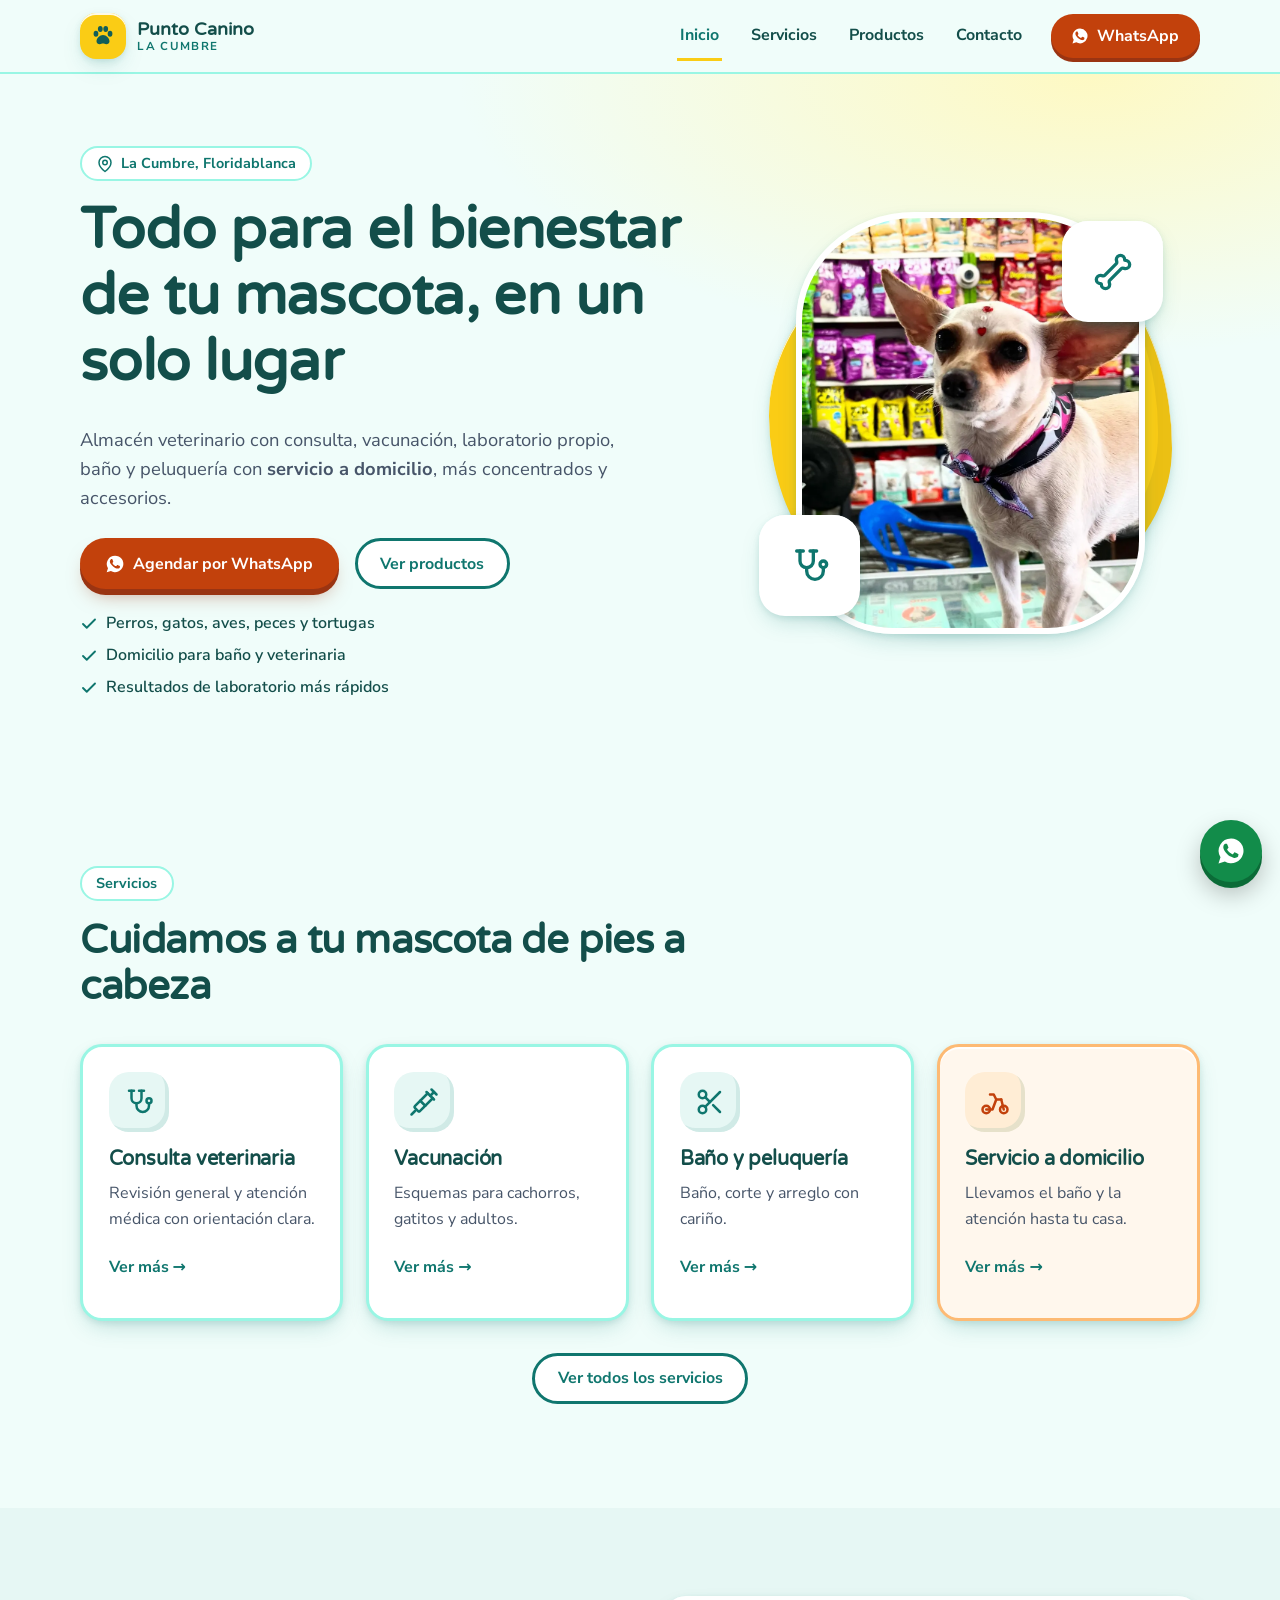
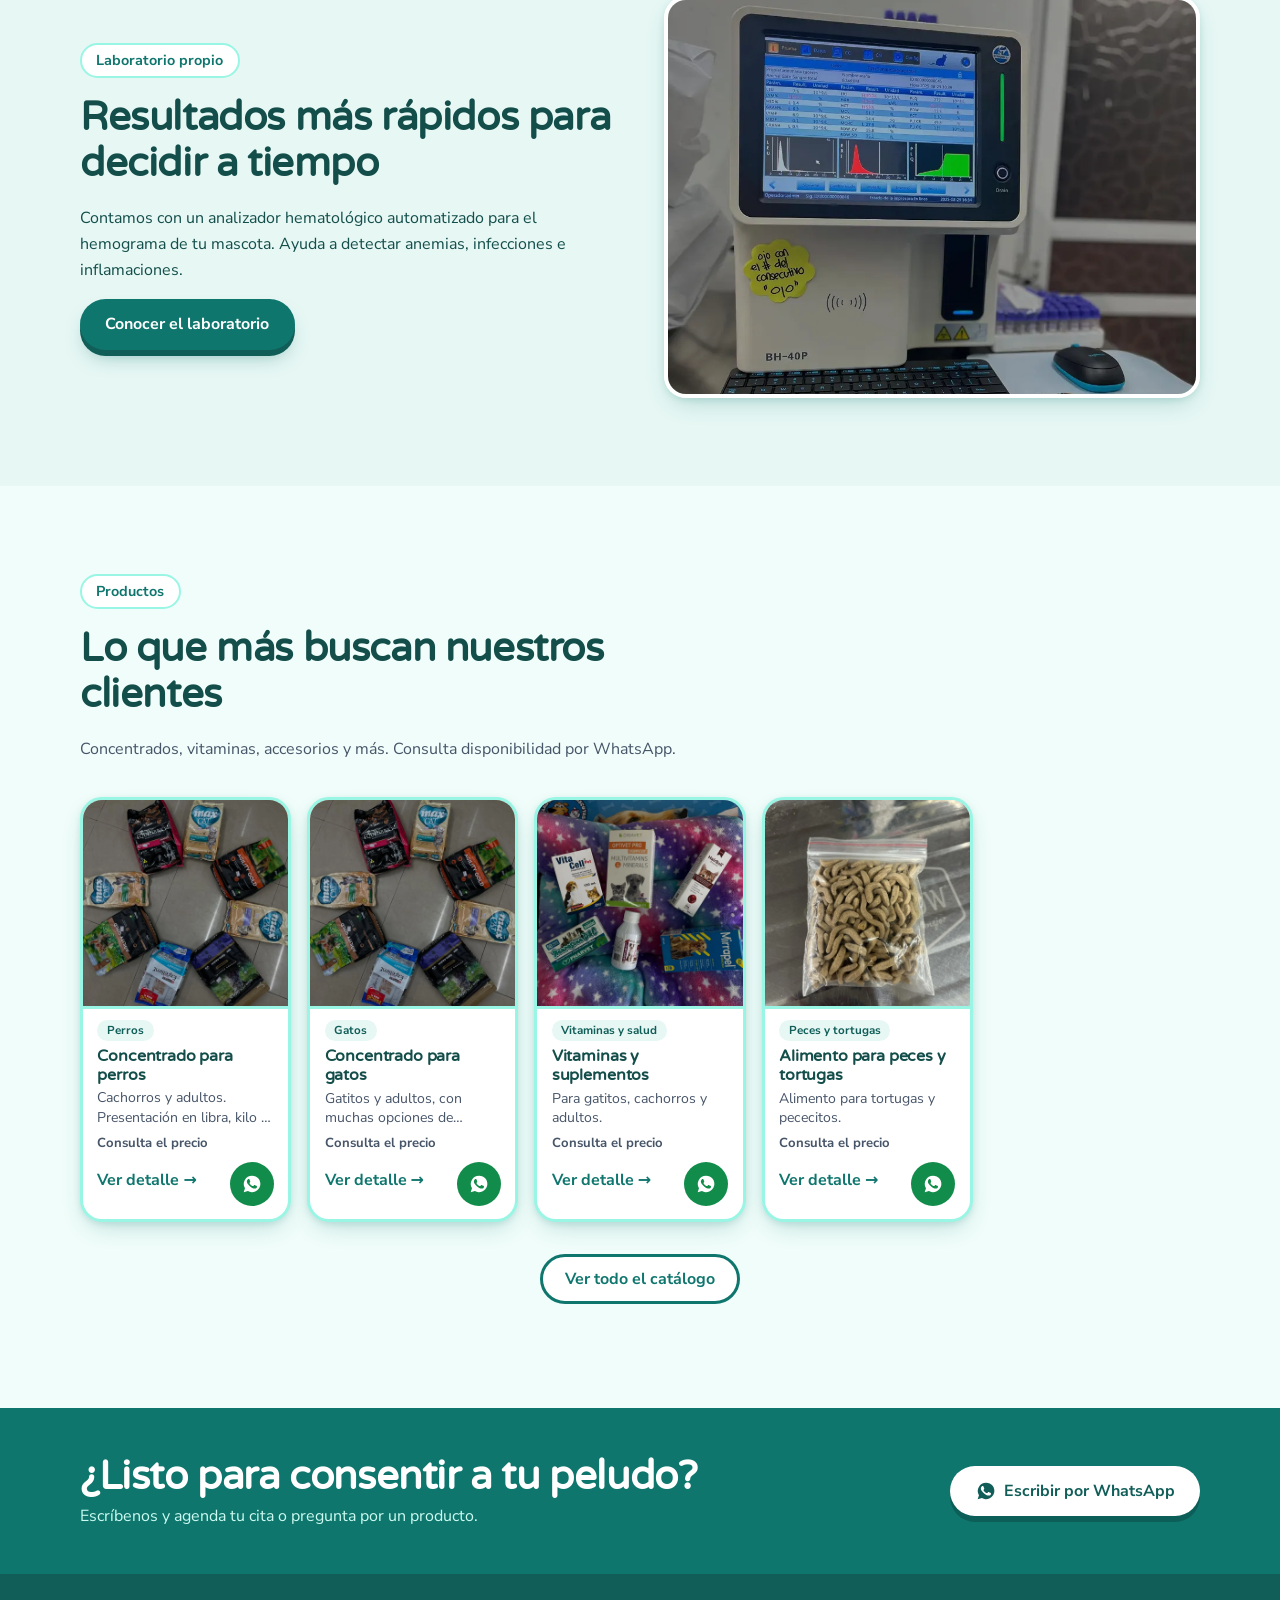
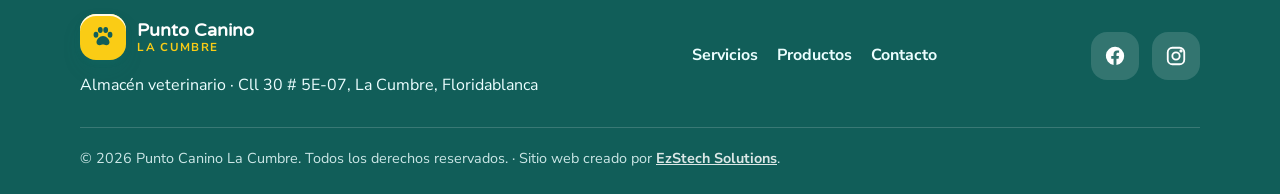
==== index.html @ 7817528e "Sitio web de Punto Canino La Cumbre Sitio estático multipágina (inicio, servicios, productos, ficha " ====
<!doctype html>
<html lang="es-CO">
<head>
  <meta charset="utf-8">
  <meta name="viewport" content="width=device-width, initial-scale=1">
  <title>Punto Canino La Cumbre | Almacén veterinario en Floridablanca</title>
  <meta name="description" content="Almacén veterinario en La Cumbre, Floridablanca: consulta veterinaria, vacunación, laboratorio, baño y peluquería con domicilio, concentrados y accesorios.">
  <meta property="og:title" content="Punto Canino La Cumbre | Almacén veterinario en Floridablanca">
  <meta property="og:description" content="Almacén veterinario en La Cumbre, Floridablanca: consulta veterinaria, vacunación, laboratorio, baño y peluquería con domicilio, concentrados y accesorios.">
  <meta property="og:image" content="img/bano.webp">
  <meta name="theme-color" content="#0F766E">
  <meta name="author" content="EzStech Solutions">
  <link rel="preconnect" href="https://fonts.googleapis.com">
  <link rel="preconnect" href="https://fonts.gstatic.com" crossorigin>
  <link href="https://fonts.googleapis.com/css2?family=Nunito+Sans:wght@400;600;700&family=Varela+Round&display=swap" rel="stylesheet">
  <link rel="stylesheet" href="styles.css">
  <script type="application/ld+json">
  {"@context":"https://schema.org","@type":"PetStore","name":"Punto Canino La Cumbre",
   "description":"Almacén veterinario: consulta, vacunación, laboratorio, baño y peluquería, concentrados y accesorios.",
   "telephone":["+573244709898","+576076058796"],
   "address":{"@type":"PostalAddress","streetAddress":"Cll 30 # 5E-07, La Cumbre","addressLocality":"Floridablanca","addressRegion":"Santander","postalCode":"681002","addressCountry":"CO"},
   "sameAs":["https://www.facebook.com/p/PUNTO-Canino-La-Cumbre-100064050334834/","https://www.instagram.com/punto_caninolacumbre/"]}
  </script>
</head>
<body>
  <a class="skip" href="#contenido">Saltar al contenido</a>

  <header class="site-header">
    <div class="wrap nav">
      <a class="brand" href="index.html" aria-label="Punto Canino La Cumbre, inicio">
        <span class="brand-mark"><svg width="26" height="26" aria-hidden="true"><use href="icons.svg#i-paw"/></svg></span>
        <span class="brand-text"><strong>Punto Canino</strong><small>La Cumbre</small></span>
      </a>
      <nav aria-label="Principal" id="menu" class="menu">
        <a href="index.html" aria-current="page">Inicio</a>
        <a href="servicios.html">Servicios</a>
        <a href="productos.html">Productos</a>
        <a href="contacto.html">Contacto</a>
        <a class="btn btn-cta btn-sm" data-wa="Hola, quiero información" href="#"><svg width="18" height="18" aria-hidden="true"><use href="icons.svg#i-wa"/></svg> WhatsApp</a>
      </nav>
      <button class="burger" aria-expanded="false" aria-controls="menu" aria-label="Abrir menú"><span></span><span></span><span></span></button>
    </div>
  </header>

  <main id="contenido">
    <section class="hero" id="inicio">
      <div class="wrap hero-grid">
        <div class="hero-copy">
          <p class="eyebrow"><svg width="18" height="18" aria-hidden="true"><use href="icons.svg#i-pin"/></svg> La Cumbre, Floridablanca</p>
          <h1>Todo para el bienestar de tu mascota, en un solo lugar</h1>
          <p class="lead">Almacén veterinario con consulta, vacunación, laboratorio propio, baño y peluquería con <strong>servicio a domicilio</strong>, más concentrados y accesorios.</p>
          <div class="cta-row">
            <a class="btn btn-cta" data-wa="Hola, quiero agendar una cita para mi mascota" href="#"><svg width="20" height="20" aria-hidden="true"><use href="icons.svg#i-wa"/></svg> Agendar por WhatsApp</a>
            <a class="btn btn-ghost" href="productos.html">Ver productos</a>
          </div>
          <ul class="trust">
            <li><svg width="18" height="18" aria-hidden="true"><use href="icons.svg#i-check"/></svg> Perros, gatos, aves, peces y tortugas</li>
            <li><svg width="18" height="18" aria-hidden="true"><use href="icons.svg#i-check"/></svg> Domicilio para baño y veterinaria</li>
            <li><svg width="18" height="18" aria-hidden="true"><use href="icons.svg#i-check"/></svg> Resultados de laboratorio más rápidos</li>
          </ul>
        </div>
        <div class="hero-art">
          <div class="blob" aria-hidden="true"></div>
          <img class="hero-photo" src="img/bano.webp" width="900" height="1200" alt="Perrita chihuahua con pañuelo en el almacén, rodeada de alimentos y accesorios">
          <div class="art-card c2" aria-hidden="true"><svg width="40" height="40" aria-hidden="true"><use href="icons.svg#i-bone"/></svg></div>
          <div class="art-card c3" aria-hidden="true"><svg width="40" height="40" aria-hidden="true"><use href="icons.svg#i-steth"/></svg></div>
        </div>
      </div>
    </section>

    <section class="section">
      <div class="wrap">
        <div class="section-head reveal">
          <p class="eyebrow">Servicios</p>
          <h2>Cuidamos a tu mascota de pies a cabeza</h2>
        </div>
        <div class="cards">
          <article class="card reveal">
            <span class="ico"><svg width="30" height="30" aria-hidden="true"><use href="icons.svg#i-steth"/></svg></span>
            <h3>Consulta veterinaria</h3>
            <p>Revisión general y atención médica con orientación clara.</p>
            <a class="link" href="servicios.html#consulta">Ver más →</a>
          </article>
          <article class="card reveal">
            <span class="ico"><svg width="30" height="30" aria-hidden="true"><use href="icons.svg#i-syringe"/></svg></span>
            <h3>Vacunación</h3>
            <p>Esquemas para cachorros, gatitos y adultos.</p>
            <a class="link" href="servicios.html#vacunacion">Ver más →</a>
          </article>
          <article class="card reveal">
            <span class="ico"><svg width="30" height="30" aria-hidden="true"><use href="icons.svg#i-scissors"/></svg></span>
            <h3>Baño y peluquería</h3>
            <p>Baño, corte y arreglo con cariño.</p>
            <a class="link" href="servicios.html#peluqueria">Ver más →</a>
          </article>
          <article class="card reveal card-accent">
            <span class="ico"><svg width="30" height="30" aria-hidden="true"><use href="icons.svg#i-scooter"/></svg></span>
            <h3>Servicio a domicilio</h3>
            <p>Llevamos el baño y la atención hasta tu casa.</p>
            <a class="link" href="servicios.html#domicilio">Ver más →</a>
          </article>
        </div>
        <p class="more reveal"><a class="btn btn-ghost" href="servicios.html">Ver todos los servicios</a></p>
      </div>
    </section>

    <section class="section section-alt">
      <div class="wrap split">
        <div class="reveal">
          <p class="eyebrow">Laboratorio propio</p>
          <h2>Resultados más rápidos para decidir a tiempo</h2>
          <p>Contamos con un analizador hematológico automatizado para el hemograma de tu mascota. Ayuda a detectar anemias, infecciones e inflamaciones.</p>
          <a class="btn btn-primary" href="servicios.html#laboratorio">Conocer el laboratorio</a>
        </div>
        <img class="lab-photo reveal" src="img/laboratorio.webp" loading="lazy" width="900" height="1200" alt="Analizador hematológico del laboratorio de Punto Canino">
      </div>
    </section>

    <section class="section">
      <div class="wrap">
        <div class="section-head reveal">
          <p class="eyebrow">Productos</p>
          <h2>Lo que más buscan nuestros clientes</h2>
          <p>Concentrados, vitaminas, accesorios y más. Consulta disponibilidad por WhatsApp.</p>
        </div>
        <div class="products" data-featured="4"></div>
        <noscript><p><a href="productos.html">Ver el catálogo de productos</a></p></noscript>
        <p class="more"><a class="btn btn-ghost" href="productos.html">Ver todo el catálogo</a></p>
      </div>
    </section>

    <section class="cta-band">
      <div class="wrap cta-inner">
        <div>
          <h2>¿Listo para consentir a tu peludo?</h2>
          <p>Escríbenos y agenda tu cita o pregunta por un producto.</p>
        </div>
        <a class="btn btn-white" data-wa="Hola, quiero información" href="#"><svg width="20" height="20" aria-hidden="true"><use href="icons.svg#i-wa"/></svg> Escribir por WhatsApp</a>
      </div>
    </section>
  </main>

  <footer class="site-footer">
    <div class="wrap foot">
      <div>
        <a class="brand brand-light" href="index.html">
          <span class="brand-mark"><svg width="26" height="26" aria-hidden="true"><use href="icons.svg#i-paw"/></svg></span>
          <span class="brand-text"><strong>Punto Canino</strong><small>La Cumbre</small></span>
        </a>
        <p>Almacén veterinario · Cll 30 # 5E-07, La Cumbre, Floridablanca</p>
      </div>
      <nav class="foot-nav" aria-label="Pie de página">
        <a href="servicios.html">Servicios</a><a href="productos.html">Productos</a><a href="contacto.html">Contacto</a>
      </nav>
      <div class="social">
        <a href="https://www.facebook.com/p/PUNTO-Canino-La-Cumbre-100064050334834/" target="_blank" rel="noopener" aria-label="Facebook de Punto Canino La Cumbre"><svg width="22" height="22" aria-hidden="true"><use href="icons.svg#i-fb"/></svg></a>
        <a href="https://www.instagram.com/punto_caninolacumbre/" target="_blank" rel="noopener" aria-label="Instagram de Punto Canino La Cumbre"><svg width="22" height="22" aria-hidden="true"><use href="icons.svg#i-ig"/></svg></a>
      </div>
    </div>
    <p class="copy">© <span id="year"></span> Punto Canino La Cumbre. Todos los derechos reservados. · Sitio web creado por <a href="https://github.com/EzStech-Solutions" target="_blank" rel="noopener">EzStech Solutions</a>.</p>
  </footer>

  <a class="wa-float" data-wa="Hola, quiero información" href="#" aria-label="Escribir por WhatsApp"><svg width="30" height="30" aria-hidden="true"><use href="icons.svg#i-wa"/></svg></a>

  <script src="js/data.js"></script>
  <script src="script.js"></script>
  <script src="js/catalog.js"></script>
</body>
</html>
---- styles.css ----
/* Punto Canino La Cumbre — sistema de diseño (ver design-system/punto-canino-la-cumbre/MASTER.md) */
:root {
  --primary: #0F766E;
  --primary-dark: #115E59;
  --secondary: #14B8A6;
  --cta: #C2410C;
  --cta-dark: #9A3412;
  --sun: #FACC15;
  --bg: #F0FDFA;
  --fg: #134E4A;
  --muted-fg: #475569;
  --card: #FFFFFF;
  --border: #99F6E4;
  --alt: #E6F7F4;
  --radius: 22px;
  --shadow: 0 2px 0 rgba(255,255,255,.9) inset, 0 10px 24px -8px rgba(15,118,110,.28), 0 2px 6px rgba(15,118,110,.12);
  --font-head: "Varela Round", system-ui, sans-serif;
  --font-body: "Nunito Sans", system-ui, sans-serif;
}

*, *::before, *::after { box-sizing: border-box; }
html { scroll-behavior: smooth; scroll-padding-top: 84px; }
body { margin: 0; font-family: var(--font-body); font-size: 1rem; line-height: 1.6; color: var(--fg); background: var(--bg); -webkit-font-smoothing: antialiased; }
img, svg { max-width: 100%; }
h1, h2, h3 { font-family: var(--font-head); line-height: 1.15; margin: 0 0 .5em; letter-spacing: -.01em; }
h1 { font-size: clamp(2.1rem, 5.5vw, 3.6rem); }
h2 { font-size: clamp(1.7rem, 3.6vw, 2.5rem); }
h3 { font-size: 1.25rem; }
p { margin: 0 0 1em; }
a { color: var(--primary); }
.wrap { width: min(1120px, 100% - 2rem); margin-inline: auto; }
.skip { position: absolute; left: -999px; top: 8px; background: #fff; padding: .6rem 1rem; border-radius: 10px; z-index: 100; }
.skip:focus { left: 8px; }
:focus-visible { outline: 3px solid var(--cta); outline-offset: 3px; border-radius: 6px; }

/* Botones */
.btn { display: inline-flex; align-items: center; justify-content: center; gap: .5rem; min-height: 48px; padding: .7rem 1.4rem; border-radius: 999px; font: 700 1rem var(--font-body); text-decoration: none; border: 3px solid transparent; cursor: pointer; transition: transform .2s ease-out, box-shadow .2s ease-out, background-color .2s; }
.btn:hover { transform: translateY(-2px); }
.btn:active { transform: translateY(1px); }
.btn-cta { background: var(--cta); color: #fff; box-shadow: 0 6px 0 var(--cta-dark), 0 12px 20px -8px rgba(154,52,18,.5); }
.btn-cta:hover { background: #B03A0A; }
.btn-primary { background: var(--primary); color: #fff; box-shadow: 0 6px 0 var(--primary-dark), 0 12px 20px -8px rgba(15,118,110,.5); }
.btn-ghost { background: #fff; color: var(--primary); border-color: var(--primary); }
.btn-ghost:hover { background: var(--alt); }
.btn-sm { min-height: 44px; padding: .5rem 1.1rem; box-shadow: 0 4px 0 var(--cta-dark); }
.link { font-weight: 700; text-decoration: none; color: var(--primary); display: inline-block; padding: .4rem 0; min-height: 44px; }
.link:hover { text-decoration: underline; text-underline-offset: 4px; }

/* Header */
.site-header { position: sticky; top: 0; z-index: 50; background: rgba(240,253,250,.92); backdrop-filter: blur(10px); border-bottom: 2px solid var(--border); }
.nav { display: flex; align-items: center; justify-content: space-between; min-height: 72px; gap: 1rem; }
.brand { display: inline-flex; align-items: center; gap: .7rem; text-decoration: none; color: var(--fg); }
.brand-mark { display: grid; place-items: center; width: 46px; height: 46px; border-radius: 16px; background: var(--sun); color: var(--primary-dark); box-shadow: var(--shadow); }
.brand-text { display: flex; flex-direction: column; line-height: 1.05; }
.brand-text strong { font-family: var(--font-head); font-size: 1.15rem; }
.brand-text small { font-weight: 700; color: var(--primary); letter-spacing: .12em; text-transform: uppercase; font-size: .72rem; }
.menu { display: flex; align-items: center; gap: 1.6rem; }
.menu a:not(.btn) { color: var(--fg); font-weight: 700; text-decoration: none; padding: .6rem .2rem; }
.menu a:not(.btn):hover { color: var(--primary); }
.burger { display: none; width: 48px; height: 48px; border: 0; background: #fff; border-radius: 14px; box-shadow: var(--shadow); cursor: pointer; flex-direction: column; align-items: center; justify-content: center; gap: 5px; }
.burger span { width: 22px; height: 3px; background: var(--fg); border-radius: 3px; transition: transform .25s, opacity .2s; }
.burger[aria-expanded="true"] span:nth-child(1) { transform: translateY(8px) rotate(45deg); }
.burger[aria-expanded="true"] span:nth-child(2) { opacity: 0; }
.burger[aria-expanded="true"] span:nth-child(3) { transform: translateY(-8px) rotate(-45deg); }

/* Hero */
.hero { padding: clamp(2rem, 6vw, 4.5rem) 0 clamp(2.5rem, 6vw, 5rem); background: radial-gradient(900px 400px at 85% 0, #FEF9C3 0, transparent 70%), var(--bg); overflow: hidden; }
.hero-grid { display: grid; grid-template-columns: 1.15fr .85fr; gap: 2.5rem; align-items: center; }
.eyebrow { display: inline-flex; align-items: center; gap: .4rem; font-weight: 700; color: var(--primary); background: #fff; border: 2px solid var(--border); border-radius: 999px; padding: .25rem .9rem; font-size: .9rem; margin-bottom: 1rem; }
.lead { font-size: 1.15rem; color: var(--muted-fg); max-width: 34rem; }
.cta-row { display: flex; flex-wrap: wrap; gap: 1rem; margin: 1.6rem 0 1.4rem; }
.trust { list-style: none; padding: 0; margin: 0; display: grid; gap: .4rem; color: var(--fg); font-weight: 600; }
.trust li { display: flex; align-items: center; gap: .5rem; }
.trust svg { color: var(--primary); flex: none; }

.hero-art { position: relative; aspect-ratio: 1; max-width: 460px; width: 100%; justify-self: center; }
.blob { position: absolute; inset: 6%; background: var(--sun); border-radius: 58% 42% 55% 45% / 48% 56% 44% 52%; box-shadow: inset -14px -14px 0 rgba(0,0,0,.06), var(--shadow); animation: morph 10s ease-in-out infinite alternate; }
.art-card { position: absolute; display: grid; place-items: center; background: #fff; color: var(--primary); border-radius: 26px; box-shadow: var(--shadow); animation: float 5s ease-in-out infinite; }
.c2 { width: 22%; aspect-ratio: 1; top: 6%; right: 8%; animation-delay: -1.5s; }
.c3 { width: 22%; aspect-ratio: 1; bottom: 8%; left: 4%; animation-delay: -3s; }
@keyframes morph { to { border-radius: 42% 58% 46% 54% / 55% 44% 56% 45%; } }
@keyframes float { 50% { transform: translateY(-12px) rotate(2deg); } }

.hero-photo { position: absolute; inset: 4% 12% 4% 12%; width: 76%; height: 92%; object-fit: cover; border-radius: 34% 34% 28% 28% / 26% 26% 22% 22%; border: 6px solid #fff; box-shadow: var(--shadow); }

/* Secciones */
.section { padding: clamp(3rem, 7vw, 5.5rem) 0; }
.section-alt { background: var(--alt); }
.section-head { max-width: 40rem; margin-bottom: 2.2rem; }
.section-head p:last-child { color: var(--muted-fg); }
.cards { display: grid; grid-template-columns: repeat(auto-fit, minmax(230px, 1fr)); gap: 1.4rem; }
.card { background: var(--card); border: 3px solid var(--border); border-radius: var(--radius); padding: 1.6rem; box-shadow: var(--shadow); transition: transform .25s ease-out, box-shadow .25s; }
.card:hover { transform: translateY(-6px); }
.card p { color: var(--muted-fg); }
.card-accent { background: #FFF7ED; border-color: #FDBA74; }
.ico { display: grid; place-items: center; width: 60px; height: 60px; border-radius: 20px; background: var(--alt); color: var(--primary); margin-bottom: 1rem; box-shadow: inset -4px -4px 0 rgba(15,118,110,.1); }
.card-accent .ico { background: #FFEDD5; color: var(--cta); }
.ico.sm { width: 50px; height: 50px; border-radius: 16px; }

.split { display: grid; grid-template-columns: 1fr 1fr; gap: 3rem; align-items: center; }
.stat-list { list-style: none; margin: 0; padding: 0; display: grid; gap: 1rem; }
.stat-list li { display: flex; align-items: center; gap: 1.2rem; background: #fff; border: 3px solid var(--border); border-radius: var(--radius); padding: 1.1rem 1.4rem; box-shadow: var(--shadow); font-weight: 600; }
.stat-num { font: 2.4rem/1 var(--font-head); color: var(--cta); min-width: 3.2rem; }

/* Productos */
.toolbar { display: flex; flex-wrap: wrap; gap: 1rem; align-items: center; justify-content: space-between; margin-bottom: 1rem; }
.filters { display: flex; flex-wrap: wrap; gap: .6rem; }
.chip { min-height: 44px; padding: .5rem 1.2rem; border-radius: 999px; border: 3px solid var(--border); background: #fff; color: var(--fg); font: 700 .95rem var(--font-body); cursor: pointer; transition: background-color .2s, color .2s, transform .2s; }
.chip:hover { transform: translateY(-2px); }
.chip.is-on { background: var(--primary); border-color: var(--primary); color: #fff; }
.search input { min-height: 48px; width: min(100%, 280px); padding: .6rem 1.1rem; border-radius: 999px; border: 3px solid var(--border); background: #fff; font: 600 1rem var(--font-body); color: var(--fg); }
.search input:focus { outline: 3px solid var(--cta); outline-offset: 2px; }
.sr { position: absolute; width: 1px; height: 1px; overflow: hidden; clip: rect(0 0 0 0); white-space: nowrap; }
.count { color: var(--muted-fg); font-weight: 600; margin: 0 0 1rem; }
.empty { background: #fff; border: 3px dashed var(--border); border-radius: var(--radius); padding: 1.4rem; }
.products { display: grid; grid-template-columns: repeat(auto-fill, minmax(190px, 1fr)); gap: 1rem; }
.product { background: var(--card); border: 3px solid var(--border); border-radius: var(--radius); box-shadow: var(--shadow); overflow: hidden; display: flex; flex-direction: column; padding-bottom: .8rem; transition: transform .25s ease-out; }
.product:hover { transform: translateY(-6px); }
.product > :not(.pmedia) { margin-left: .9rem; margin-right: .9rem; }
.product h3 { font-size: 1rem; margin-bottom: .2rem; line-height: 1.2; }
.product h3 a { color: var(--fg); text-decoration: none; }
.product h3 a:hover { color: var(--primary); }
.product p { color: var(--muted-fg); margin-bottom: .4rem; font-size: .88rem; line-height: 1.4; }
.product p:not(.price) { display: -webkit-box; -webkit-line-clamp: 2; -webkit-box-orient: vertical; overflow: hidden; }
.pmedia { display: block; margin: 0 0 .7rem; border-bottom: 3px solid var(--border); }
.pimg { display: block; width: 100%; height: auto; aspect-ratio: 1/1; object-fit: cover; object-position: center; }
.pph svg { width: 44px; height: 44px; }
.pph { display: grid; place-items: center; background: var(--alt); color: var(--primary); }
.tag { align-self: flex-start; background: var(--alt); color: var(--primary-dark); font-weight: 700; font-size: .72rem; padding: .1rem .6rem; border-radius: 999px; margin-bottom: .35rem; }
.price { font: .95rem var(--font-head); color: var(--fg) !important; margin-top: auto !important; }
.price.ask { font: 700 .82rem var(--font-body); color: var(--muted-fg) !important; }
.price.big { font-size: 1.6rem; margin: 1rem 0; }
.pactions { display: flex; align-items: center; justify-content: space-between; margin-top: .2rem; }
.mini-wa { display: grid; place-items: center; width: 44px; height: 44px; border-radius: 50%; background: #128C4A; color: #fff; transition: transform .2s; }
.mini-wa:hover { transform: scale(1.1); }

/* Ficha de producto */
.pd { display: grid; grid-template-columns: 1fr 1fr; gap: 2.5rem; align-items: start; margin-bottom: 3rem; }
.pd-img { width: 100%; height: auto; aspect-ratio: 1/1; object-fit: cover; border-radius: var(--radius); border: 4px solid #fff; box-shadow: var(--shadow); display: grid; }
.pd-info h1 { font-size: clamp(1.8rem, 4vw, 2.6rem); }
.note { color: var(--muted-fg); font-size: .9rem; }
.notfound { text-align: center; padding: 3rem 0; }
#related-wrap h2 { margin-top: 1rem; }
.crumbs { font-size: .9rem; color: var(--muted-fg); margin-bottom: 1rem; }
.crumbs a { color: var(--primary); font-weight: 700; text-decoration: none; }

/* Encabezado de página interna */
.page-head { padding: 2.5rem 0 2rem; background: radial-gradient(700px 300px at 90% 0, #FEF9C3 0, transparent 70%), var(--bg); border-bottom: 2px solid var(--border); }
.page-head h1 { font-size: clamp(1.9rem, 4.5vw, 3rem); }
.page-head .lead { margin-bottom: 0; }

/* Servicios */
.split.rev > :first-child { order: 2; }
.checks { list-style: none; padding: 0; margin: 1rem 0 1.5rem; display: grid; gap: .5rem; }
.checks li { display: flex; gap: .5rem; align-items: flex-start; font-weight: 600; }
.checks svg { color: var(--primary); flex: none; margin-top: .25rem; }
.svc-photo { width: 100%; height: auto; aspect-ratio: 4/5; max-height: 520px; object-fit: cover; border-radius: var(--radius); border: 4px solid #fff; box-shadow: var(--shadow); }
.svc-art { display: grid; place-items: center; aspect-ratio: 4/3; border-radius: var(--radius); background: var(--sun); color: var(--primary-dark); box-shadow: inset -10px -10px 0 rgba(0,0,0,.06), var(--shadow); }
.svc-art.acc { background: #FFEDD5; color: var(--cta); }
.more { text-align: center; margin-top: 2rem; }

/* Banda CTA */
.cta-band { background: var(--primary); color: #fff; padding: 2.8rem 0; }
.cta-inner { display: flex; flex-wrap: wrap; gap: 1.5rem; align-items: center; justify-content: space-between; }
.cta-band h2 { color: #fff; margin-bottom: .3rem; }
.cta-band p { margin: 0; color: #CCFBF1; }
.btn-white { background: #fff; color: var(--primary-dark); box-shadow: 0 6px 0 rgba(0,0,0,.2); }
.social-line { margin-top: 1.4rem; font-weight: 600; }
.foot-nav { display: flex; gap: 1.2rem; flex-wrap: wrap; }
.foot-nav a { color: #ECFEFF; text-decoration: none; font-weight: 700; padding: .6rem 0; }
.foot-nav a:hover { text-decoration: underline; }
.menu a[aria-current="page"]:not(.btn) { color: var(--primary); box-shadow: 0 3px 0 var(--sun); }

/* Ubicación */
.info { list-style: none; padding: 0; margin: 1.2rem 0 0; display: grid; gap: 1rem; }
.info li { display: flex; gap: .9rem; align-items: flex-start; }
.info svg { color: var(--primary); flex: none; margin-top: .2rem; }
.map { border: 4px solid #fff; border-radius: var(--radius); overflow: hidden; box-shadow: var(--shadow); aspect-ratio: 4/3; background: #fff; }
.map iframe { width: 100%; height: 100%; border: 0; display: block; }

/* Footer */
.site-footer { background: var(--primary-dark); color: #ECFEFF; padding: 2.5rem 0 1.5rem; }
.foot { display: flex; flex-wrap: wrap; gap: 1.5rem; justify-content: space-between; align-items: center; }
.site-footer p { margin: .8rem 0 0; }
.brand-light { color: #fff; }
.brand-light .brand-text small { color: var(--sun); }
.social { display: flex; gap: .8rem; }
.social a { display: grid; place-items: center; width: 48px; height: 48px; border-radius: 16px; background: rgba(255,255,255,.14); color: #fff; transition: background-color .2s, transform .2s; }
.social a:hover { background: rgba(255,255,255,.28); transform: translateY(-2px); }
.copy { width: min(1120px, 100% - 2rem); margin: 1.8rem auto 0 !important; padding-top: 1.2rem; border-top: 1px solid rgba(255,255,255,.2); font-size: .9rem; opacity: .85; }

/* WhatsApp flotante */
.wa-float { position: fixed; right: 18px; bottom: 18px; z-index: 60; width: 62px; height: 62px; border-radius: 50%; display: grid; place-items: center; background: #128C4A; color: #fff; box-shadow: 0 6px 0 #0B6B37, 0 12px 24px rgba(0,0,0,.25); transition: transform .2s; }
.wa-float:hover { transform: scale(1.08); }

/* Animación de entrada */
.js .reveal { opacity: 0; transform: translateY(20px); transition: opacity .5s ease-out, transform .5s ease-out; }
.js .reveal.in { opacity: 1; transform: none; }

@media (max-width: 860px) {
  .hero-grid, .split, .pd { grid-template-columns: 1fr; }
  .split.rev > :first-child { order: 0; }
  .hero-art { max-width: 320px; order: -1; }
  .burger { display: flex; }
  .menu { position: absolute; top: 72px; left: 0; right: 0; flex-direction: column; align-items: stretch; gap: .2rem; background: var(--bg); padding: 1rem; border-bottom: 2px solid var(--border); display: none; }
  .menu.open { display: flex; }
  .menu a:not(.btn) { padding: .9rem .4rem; }
  .menu .btn { margin-top: .4rem; }
  .split { gap: 2rem; }
}
@media (max-width: 520px) {
  .products { grid-template-columns: repeat(2, 1fr); gap: .7rem; }
  .product > :not(.pmedia) { margin-left: .7rem; margin-right: .7rem; }
  .pactions .link { font-size: .85rem; }
}
@media (prefers-reduced-motion: reduce) {
  html { scroll-behavior: auto; }
  *, *::before, *::after { animation: none !important; transition-duration: .01ms !important; }
  .js .reveal { opacity: 1; transform: none; }
}

.lab-photo { width: 100%; height: auto; aspect-ratio: 4/3; object-fit: cover; object-position: center 40%; border-radius: var(--radius); border: 4px solid #fff; box-shadow: var(--shadow); }
.copy a { color: #fff; font-weight: 700; }
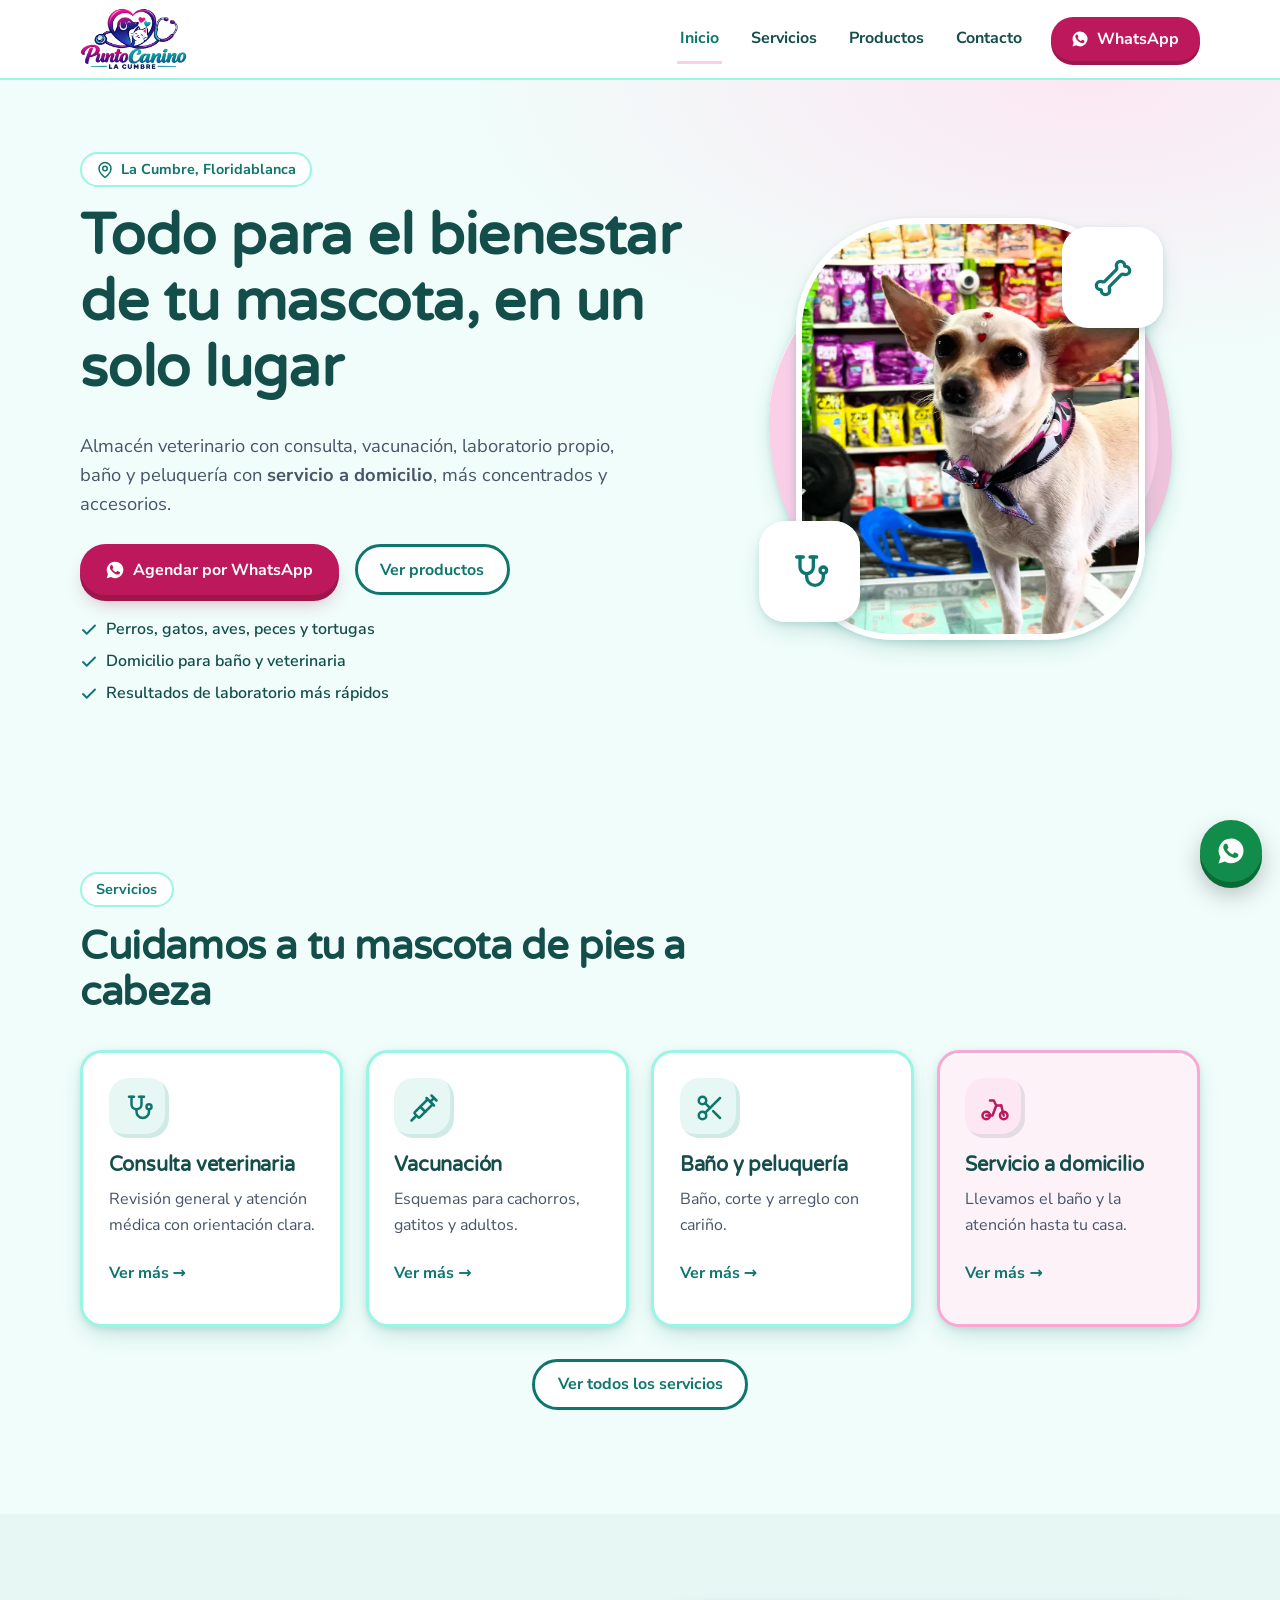
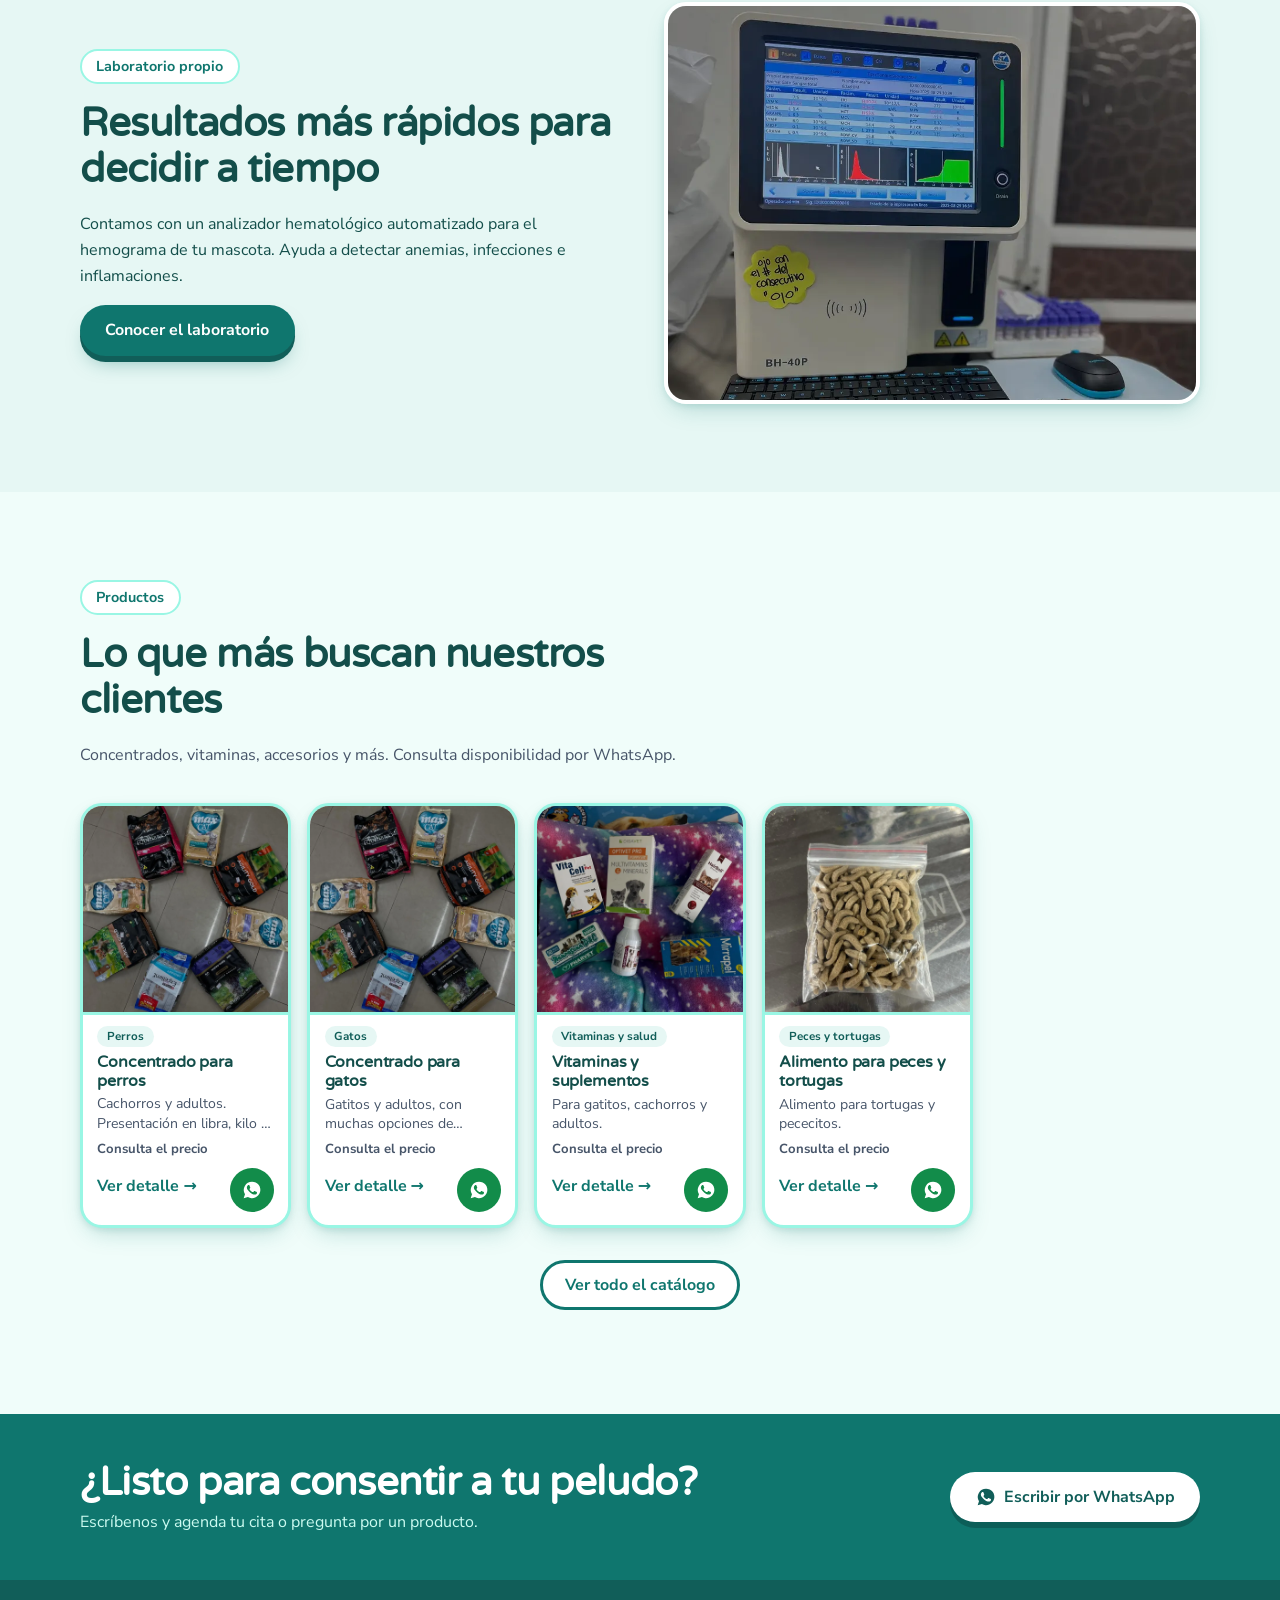
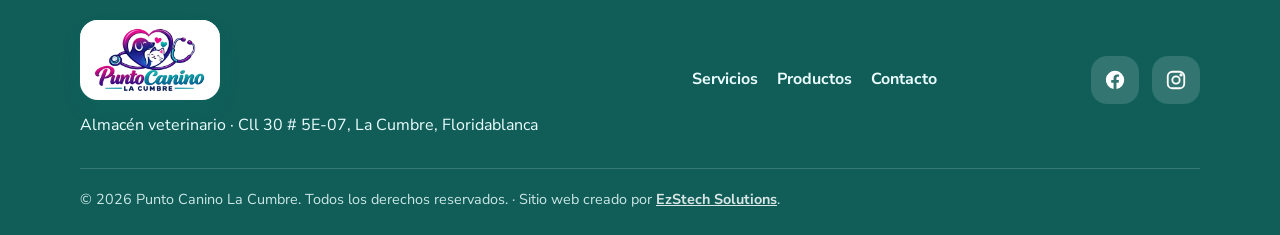
==== commit dc90c6a5: "Agrega logo, paleta magenta/morado/turquesa y noindex de demo Co-Authored-By: Claude Sonnet 5.5 <nor" ====
--- a/index.html
+++ b/index.html
@@ -10,6 +10,10 @@
   <meta property="og:image" content="img/bano.webp">
   <meta name="theme-color" content="#0F766E">
   <meta name="author" content="EzStech Solutions">
+  <!-- DEMO: quitar la línea noindex al publicar la versión final -->
+  <meta name="robots" content="noindex, nofollow">
+  <link rel="icon" type="image/png" sizes="32x32" href="img/favicon-32.png">
+  <link rel="apple-touch-icon" href="img/favicon.png">
   <link rel="preconnect" href="https://fonts.googleapis.com">
   <link rel="preconnect" href="https://fonts.gstatic.com" crossorigin>
   <link href="https://fonts.googleapis.com/css2?family=Nunito+Sans:wght@400;600;700&family=Varela+Round&display=swap" rel="stylesheet">
@@ -28,8 +32,7 @@
   <header class="site-header">
     <div class="wrap nav">
       <a class="brand" href="index.html" aria-label="Punto Canino La Cumbre, inicio">
-        <span class="brand-mark"><svg width="26" height="26" aria-hidden="true"><use href="icons.svg#i-paw"/></svg></span>
-        <span class="brand-text"><strong>Punto Canino</strong><small>La Cumbre</small></span>
+        <img class="brand-logo" src="img/logo-sm.webp" width="360" height="208" alt="Punto Canino La Cumbre">
       </a>
       <nav aria-label="Principal" id="menu" class="menu">
         <a href="index.html" aria-current="page">Inicio</a>
@@ -143,9 +146,8 @@
   <footer class="site-footer">
     <div class="wrap foot">
       <div>
-        <a class="brand brand-light" href="index.html">
-          <span class="brand-mark"><svg width="26" height="26" aria-hidden="true"><use href="icons.svg#i-paw"/></svg></span>
-          <span class="brand-text"><strong>Punto Canino</strong><small>La Cumbre</small></span>
+        <a class="brand brand-light" href="index.html" aria-label="Punto Canino La Cumbre, inicio">
+          <img class="brand-logo" src="img/logo-sm.webp" width="360" height="208" alt="Punto Canino La Cumbre">
         </a>
         <p>Almacén veterinario · Cll 30 # 5E-07, La Cumbre, Floridablanca</p>
       </div>
--- a/styles.css
+++ b/styles.css
@@ -3,9 +3,9 @@
   --primary: #0F766E;
   --primary-dark: #115E59;
   --secondary: #14B8A6;
-  --cta: #C2410C;
-  --cta-dark: #9A3412;
-  --sun: #FACC15;
+  --cta: #BE185D;
+  --cta-dark: #9D174D;
+  --sun: #FBCFE8;
   --bg: #F0FDFA;
   --fg: #134E4A;
   --muted-fg: #475569;
@@ -37,8 +37,8 @@
 .btn { display: inline-flex; align-items: center; justify-content: center; gap: .5rem; min-height: 48px; padding: .7rem 1.4rem; border-radius: 999px; font: 700 1rem var(--font-body); text-decoration: none; border: 3px solid transparent; cursor: pointer; transition: transform .2s ease-out, box-shadow .2s ease-out, background-color .2s; }
 .btn:hover { transform: translateY(-2px); }
 .btn:active { transform: translateY(1px); }
-.btn-cta { background: var(--cta); color: #fff; box-shadow: 0 6px 0 var(--cta-dark), 0 12px 20px -8px rgba(154,52,18,.5); }
-.btn-cta:hover { background: #B03A0A; }
+.btn-cta { background: var(--cta); color: #fff; box-shadow: 0 6px 0 var(--cta-dark), 0 12px 20px -8px rgba(157,23,77,.45); }
+.btn-cta:hover { background: #A5144F; }
 .btn-primary { background: var(--primary); color: #fff; box-shadow: 0 6px 0 var(--primary-dark), 0 12px 20px -8px rgba(15,118,110,.5); }
 .btn-ghost { background: #fff; color: var(--primary); border-color: var(--primary); }
 .btn-ghost:hover { background: var(--alt); }
@@ -48,7 +48,7 @@
 
 /* Header */
 .site-header { position: sticky; top: 0; z-index: 50; background: rgba(240,253,250,.92); backdrop-filter: blur(10px); border-bottom: 2px solid var(--border); }
-.nav { display: flex; align-items: center; justify-content: space-between; min-height: 72px; gap: 1rem; }
+.nav { display: flex; align-items: center; justify-content: space-between; min-height: 78px; gap: 1rem; }
 .brand { display: inline-flex; align-items: center; gap: .7rem; text-decoration: none; color: var(--fg); }
 .brand-mark { display: grid; place-items: center; width: 46px; height: 46px; border-radius: 16px; background: var(--sun); color: var(--primary-dark); box-shadow: var(--shadow); }
 .brand-text { display: flex; flex-direction: column; line-height: 1.05; }
@@ -64,7 +64,7 @@
 .burger[aria-expanded="true"] span:nth-child(3) { transform: translateY(-8px) rotate(-45deg); }
 
 /* Hero */
-.hero { padding: clamp(2rem, 6vw, 4.5rem) 0 clamp(2.5rem, 6vw, 5rem); background: radial-gradient(900px 400px at 85% 0, #FEF9C3 0, transparent 70%), var(--bg); overflow: hidden; }
+.hero { padding: clamp(2rem, 6vw, 4.5rem) 0 clamp(2.5rem, 6vw, 5rem); background: radial-gradient(900px 400px at 85% 0, #FCE7F3 0, transparent 70%), var(--bg); overflow: hidden; }
 .hero-grid { display: grid; grid-template-columns: 1.15fr .85fr; gap: 2.5rem; align-items: center; }
 .eyebrow { display: inline-flex; align-items: center; gap: .4rem; font-weight: 700; color: var(--primary); background: #fff; border: 2px solid var(--border); border-radius: 999px; padding: .25rem .9rem; font-size: .9rem; margin-bottom: 1rem; }
 .lead { font-size: 1.15rem; color: var(--muted-fg); max-width: 34rem; }
@@ -92,9 +92,9 @@
 .card { background: var(--card); border: 3px solid var(--border); border-radius: var(--radius); padding: 1.6rem; box-shadow: var(--shadow); transition: transform .25s ease-out, box-shadow .25s; }
 .card:hover { transform: translateY(-6px); }
 .card p { color: var(--muted-fg); }
-.card-accent { background: #FFF7ED; border-color: #FDBA74; }
+.card-accent { background: #FDF2F8; border-color: #F9A8D4; }
 .ico { display: grid; place-items: center; width: 60px; height: 60px; border-radius: 20px; background: var(--alt); color: var(--primary); margin-bottom: 1rem; box-shadow: inset -4px -4px 0 rgba(15,118,110,.1); }
-.card-accent .ico { background: #FFEDD5; color: var(--cta); }
+.card-accent .ico { background: #FCE7F3; color: var(--cta); }
 .ico.sm { width: 50px; height: 50px; border-radius: 16px; }
 
 .split { display: grid; grid-template-columns: 1fr 1fr; gap: 3rem; align-items: center; }
@@ -145,7 +145,7 @@
 .crumbs a { color: var(--primary); font-weight: 700; text-decoration: none; }
 
 /* Encabezado de página interna */
-.page-head { padding: 2.5rem 0 2rem; background: radial-gradient(700px 300px at 90% 0, #FEF9C3 0, transparent 70%), var(--bg); border-bottom: 2px solid var(--border); }
+.page-head { padding: 2.5rem 0 2rem; background: radial-gradient(700px 300px at 90% 0, #FCE7F3 0, transparent 70%), var(--bg); border-bottom: 2px solid var(--border); }
 .page-head h1 { font-size: clamp(1.9rem, 4.5vw, 3rem); }
 .page-head .lead { margin-bottom: 0; }
 
@@ -156,7 +156,7 @@
 .checks svg { color: var(--primary); flex: none; margin-top: .25rem; }
 .svc-photo { width: 100%; height: auto; aspect-ratio: 4/5; max-height: 520px; object-fit: cover; border-radius: var(--radius); border: 4px solid #fff; box-shadow: var(--shadow); }
 .svc-art { display: grid; place-items: center; aspect-ratio: 4/3; border-radius: var(--radius); background: var(--sun); color: var(--primary-dark); box-shadow: inset -10px -10px 0 rgba(0,0,0,.06), var(--shadow); }
-.svc-art.acc { background: #FFEDD5; color: var(--cta); }
+.svc-art.acc { background: #FCE7F3; color: var(--cta); }
 .more { text-align: center; margin-top: 2rem; }
 
 /* Banda CTA */
@@ -183,7 +183,7 @@
 .foot { display: flex; flex-wrap: wrap; gap: 1.5rem; justify-content: space-between; align-items: center; }
 .site-footer p { margin: .8rem 0 0; }
 .brand-light { color: #fff; }
-.brand-light .brand-text small { color: var(--sun); }
+
 .social { display: flex; gap: .8rem; }
 .social a { display: grid; place-items: center; width: 48px; height: 48px; border-radius: 16px; background: rgba(255,255,255,.14); color: #fff; transition: background-color .2s, transform .2s; }
 .social a:hover { background: rgba(255,255,255,.28); transform: translateY(-2px); }
@@ -202,7 +202,7 @@
   .split.rev > :first-child { order: 0; }
   .hero-art { max-width: 320px; order: -1; }
   .burger { display: flex; }
-  .menu { position: absolute; top: 72px; left: 0; right: 0; flex-direction: column; align-items: stretch; gap: .2rem; background: var(--bg); padding: 1rem; border-bottom: 2px solid var(--border); display: none; }
+  .menu { position: absolute; top: 78px; left: 0; right: 0; flex-direction: column; align-items: stretch; gap: .2rem; background: var(--bg); padding: 1rem; border-bottom: 2px solid var(--border); display: none; }
   .menu.open { display: flex; }
   .menu a:not(.btn) { padding: .9rem .4rem; }
   .menu .btn { margin-top: .4rem; }
@@ -221,3 +221,10 @@
 
 .lab-photo { width: 100%; height: auto; aspect-ratio: 4/3; object-fit: cover; object-position: center 40%; border-radius: var(--radius); border: 4px solid #fff; box-shadow: var(--shadow); }
 .copy a { color: #fff; font-weight: 700; }
+
+/* Logo */
+.brand-logo { display: block; height: 62px; width: auto; }
+.site-header { background: rgba(255,255,255,.94); }
+.brand-light { background: #fff; padding: .5rem .9rem; border-radius: 18px; box-shadow: var(--shadow); }
+.brand-light .brand-logo { height: 64px; }
+@media (max-width: 480px) { .brand-logo { height: 46px; } }
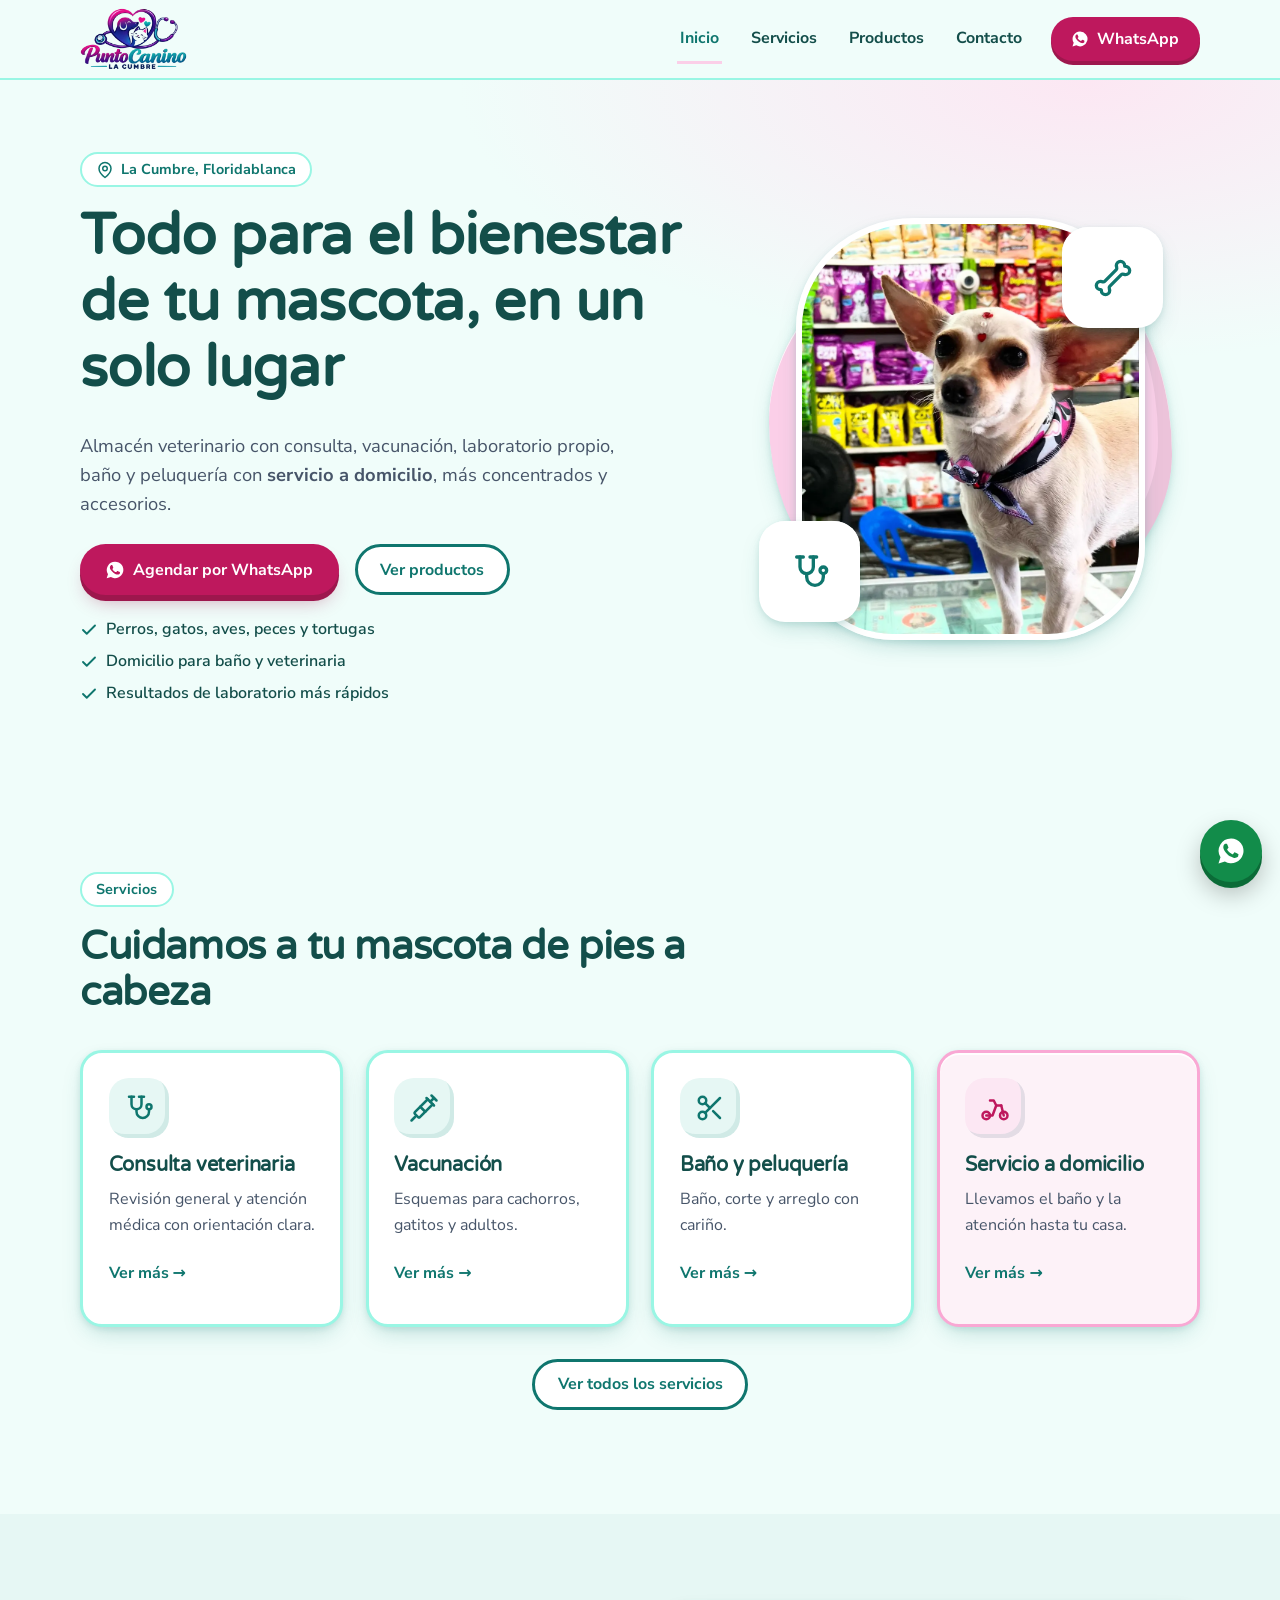
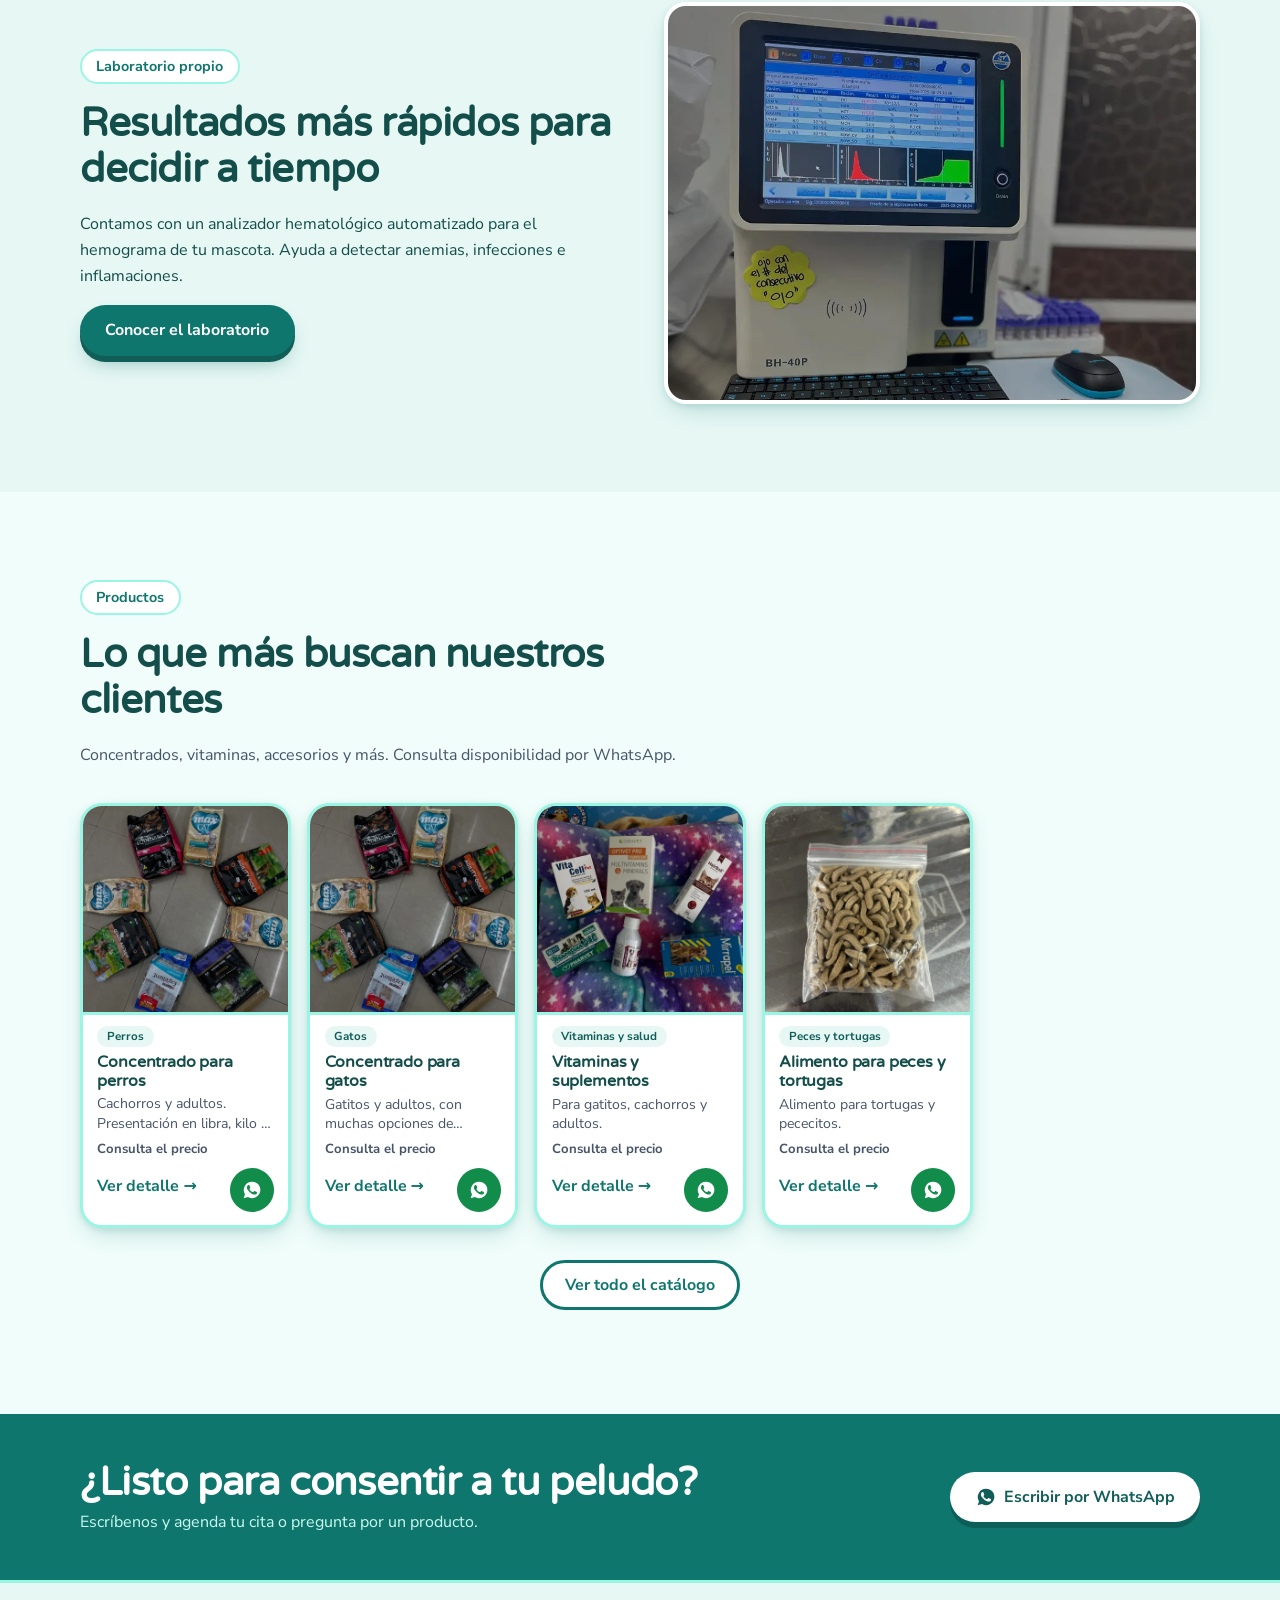
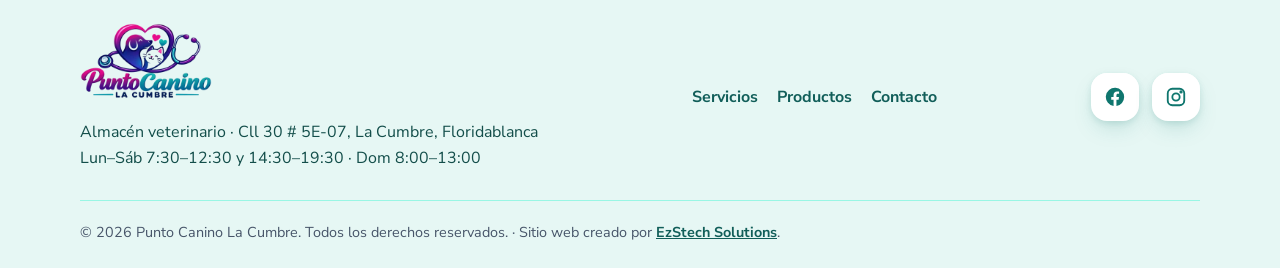
==== commit 0103eac5: "Agrega horario de atención, aviso abierto/cerrado y datos estructurados Co-Authored-By: Claude Sonne" ====
--- a/index.html
+++ b/index.html
@@ -23,6 +23,7 @@
    "description":"Almacén veterinario: consulta, vacunación, laboratorio, baño y peluquería, concentrados y accesorios.",
    "telephone":["+573244709898","+576076058796"],
    "address":{"@type":"PostalAddress","streetAddress":"Cll 30 # 5E-07, La Cumbre","addressLocality":"Floridablanca","addressRegion":"Santander","postalCode":"681002","addressCountry":"CO"},
+   "openingHoursSpecification":[{"@type":"OpeningHoursSpecification","dayOfWeek":["Monday","Tuesday","Wednesday","Thursday","Friday","Saturday"],"opens":"07:30","closes":"12:30"},{"@type":"OpeningHoursSpecification","dayOfWeek":["Monday","Tuesday","Wednesday","Thursday","Friday","Saturday"],"opens":"14:30","closes":"19:30"},{"@type":"OpeningHoursSpecification","dayOfWeek":"Sunday","opens":"08:00","closes":"13:00"}],
    "sameAs":["https://www.facebook.com/p/PUNTO-Canino-La-Cumbre-100064050334834/","https://www.instagram.com/punto_caninolacumbre/"]}
   </script>
 </head>
@@ -149,7 +150,7 @@
         <a class="brand brand-light" href="index.html" aria-label="Punto Canino La Cumbre, inicio">
           <img class="brand-logo" src="img/logo-sm.webp" width="360" height="208" alt="Punto Canino La Cumbre">
         </a>
-        <p>Almacén veterinario · Cll 30 # 5E-07, La Cumbre, Floridablanca</p>
+        <p>Almacén veterinario · Cll 30 # 5E-07, La Cumbre, Floridablanca<br>Lun–Sáb 7:30–12:30 y 14:30–19:30 · Dom 8:00–13:00</p>
       </div>
       <nav class="foot-nav" aria-label="Pie de página">
         <a href="servicios.html">Servicios</a><a href="productos.html">Productos</a><a href="contacto.html">Contacto</a>
--- a/styles.css
+++ b/styles.css
@@ -167,7 +167,7 @@
 .btn-white { background: #fff; color: var(--primary-dark); box-shadow: 0 6px 0 rgba(0,0,0,.2); }
 .social-line { margin-top: 1.4rem; font-weight: 600; }
 .foot-nav { display: flex; gap: 1.2rem; flex-wrap: wrap; }
-.foot-nav a { color: #ECFEFF; text-decoration: none; font-weight: 700; padding: .6rem 0; }
+.foot-nav a { color: var(--primary-dark); text-decoration: none; font-weight: 700; padding: .6rem 0; }
 .foot-nav a:hover { text-decoration: underline; }
 .menu a[aria-current="page"]:not(.btn) { color: var(--primary); box-shadow: 0 3px 0 var(--sun); }
 
@@ -179,15 +179,15 @@
 .map iframe { width: 100%; height: 100%; border: 0; display: block; }
 
 /* Footer */
-.site-footer { background: var(--primary-dark); color: #ECFEFF; padding: 2.5rem 0 1.5rem; }
+.site-footer { background: var(--alt); color: var(--fg); padding: 2.5rem 0 1.5rem; border-top: 3px solid var(--border); }
 .foot { display: flex; flex-wrap: wrap; gap: 1.5rem; justify-content: space-between; align-items: center; }
 .site-footer p { margin: .8rem 0 0; }
 .brand-light { color: #fff; }
 
 .social { display: flex; gap: .8rem; }
-.social a { display: grid; place-items: center; width: 48px; height: 48px; border-radius: 16px; background: rgba(255,255,255,.14); color: #fff; transition: background-color .2s, transform .2s; }
-.social a:hover { background: rgba(255,255,255,.28); transform: translateY(-2px); }
-.copy { width: min(1120px, 100% - 2rem); margin: 1.8rem auto 0 !important; padding-top: 1.2rem; border-top: 1px solid rgba(255,255,255,.2); font-size: .9rem; opacity: .85; }
+.social a { display: grid; place-items: center; width: 48px; height: 48px; border-radius: 16px; background: #fff; color: var(--primary); box-shadow: var(--shadow); transition: background-color .2s, transform .2s; }
+.social a:hover { background: var(--border); transform: translateY(-2px); }
+.copy { width: min(1120px, 100% - 2rem); margin: 1.8rem auto 0 !important; padding-top: 1.2rem; border-top: 1px solid var(--border); font-size: .9rem; color: var(--muted-fg); }
 
 /* WhatsApp flotante */
 .wa-float { position: fixed; right: 18px; bottom: 18px; z-index: 60; width: 62px; height: 62px; border-radius: 50%; display: grid; place-items: center; background: #128C4A; color: #fff; box-shadow: 0 6px 0 #0B6B37, 0 12px 24px rgba(0,0,0,.25); transition: transform .2s; }
@@ -220,11 +220,20 @@
 }
 
 .lab-photo { width: 100%; height: auto; aspect-ratio: 4/3; object-fit: cover; object-position: center 40%; border-radius: var(--radius); border: 4px solid #fff; box-shadow: var(--shadow); }
-.copy a { color: #fff; font-weight: 700; }
+.copy a { color: var(--primary-dark); font-weight: 700; }
 
 /* Logo */
 .brand-logo { display: block; height: 62px; width: auto; }
-.site-header { background: rgba(255,255,255,.94); }
-.brand-light { background: #fff; padding: .5rem .9rem; border-radius: 18px; box-shadow: var(--shadow); }
-.brand-light .brand-logo { height: 64px; }
+.site-header { background: rgba(240,253,250,.92); }
+.brand-light .brand-logo { height: 76px; }
 @media (max-width: 480px) { .brand-logo { height: 46px; } }
+
+/* Horario */
+.open-now { display: inline-block; margin-left: .4rem; padding: .05rem .7rem; border-radius: 999px; font-size: .8rem; font-weight: 700; }
+.open-now:empty { display: none; }
+.open-now.is-open { background: #DCFCE7; color: #166534; }
+.open-now.is-closed { background: #FEE2E2; color: #991B1B; }
+.hours { border-collapse: collapse; margin-top: .4rem; }
+.hours th, .hours td { text-align: left; padding: .35rem 1.2rem .35rem 0; vertical-align: top; font-weight: 600; }
+.hours th { font-weight: 700; color: var(--muted-fg); white-space: nowrap; }
+.hours tr.today th, .hours tr.today td { color: var(--primary-dark); }
